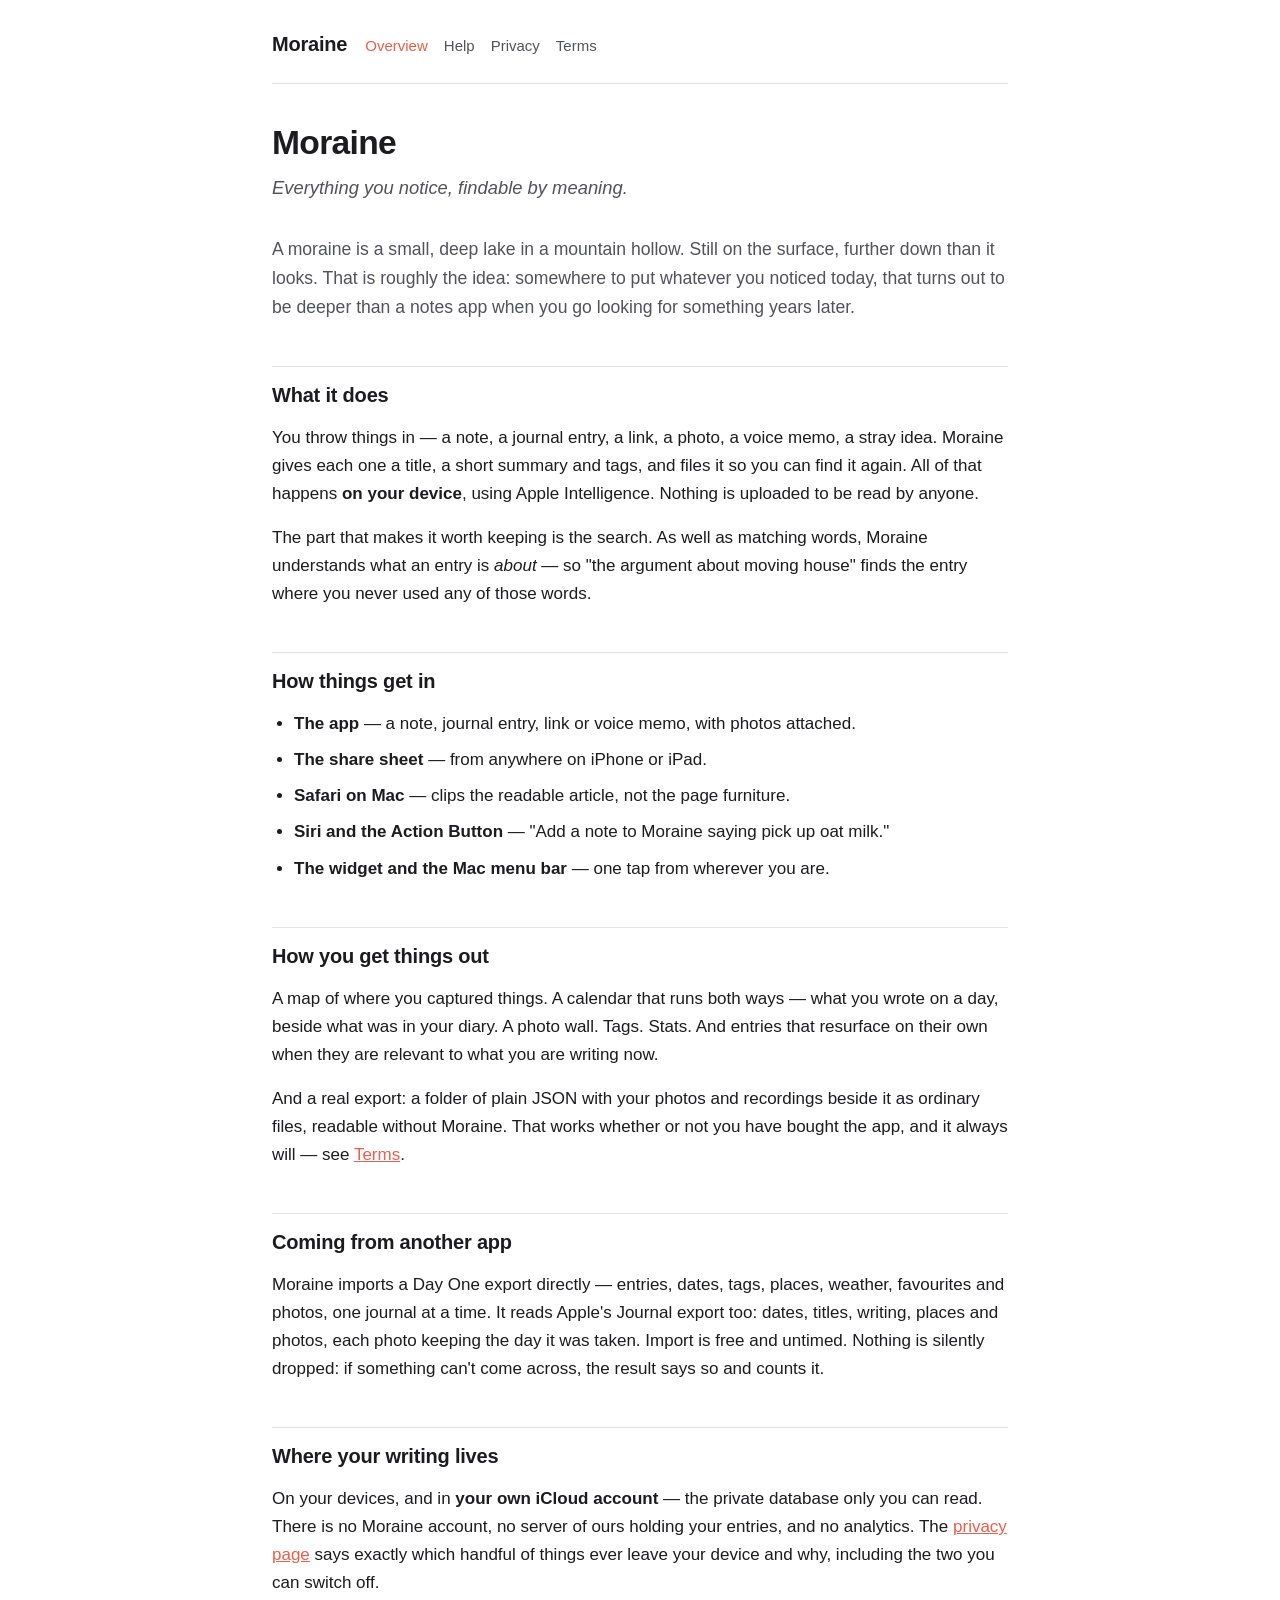
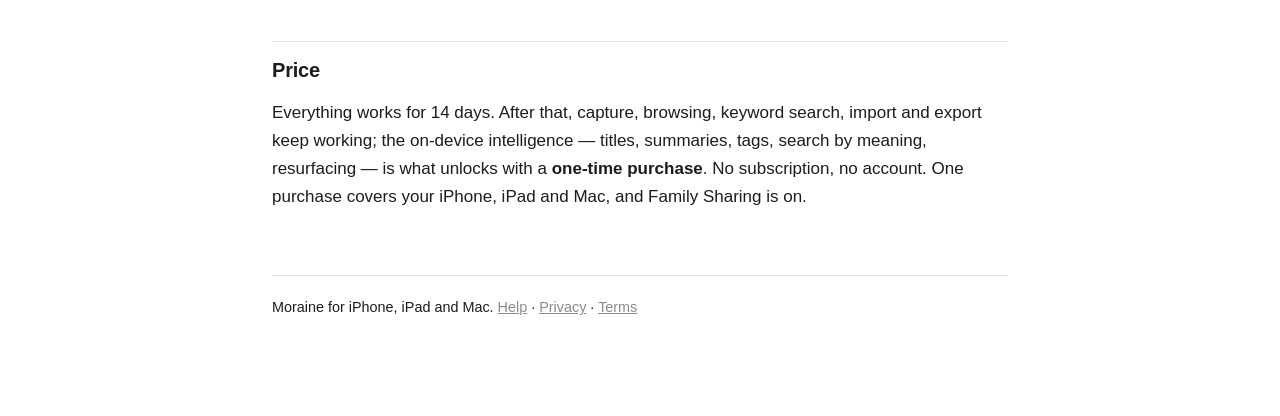
==== index.html @ 5c29c192 "Update site — 2026-08-15" ====
<!DOCTYPE html>
<html lang="en">
<head>
<meta charset="utf-8">
<meta name="viewport" content="width=device-width, initial-scale=1">
<title>Moraine — everything you notice, findable by meaning</title>
<meta name="description" content="Moraine is a private capture app for iPhone, iPad and Mac. Notes, journal entries, links, photos and voice memos — tagged and summarised on your device, synced through your own iCloud, and findable by meaning.">
<link rel="stylesheet" href="style.css">
</head>
<body>
<div class="wrap">

<header class="site">
    <a class="name" href="./">Moraine</a>
    <nav>
        <a href="./" aria-current="page">Overview</a>
        <a href="help.html">Help</a>
        <a href="privacy.html">Privacy</a>
        <a href="terms.html">Terms</a>
    </nav>
</header>

<h1>Moraine</h1>
<p class="tagline">Everything you notice, findable by meaning.</p>

<p class="lede">A moraine is a small, deep lake in a mountain hollow. Still on the surface,
further down than it looks. That is roughly the idea: somewhere to put whatever you
noticed today, that turns out to be deeper than a notes app when you go looking for
something years later.</p>

<h2>What it does</h2>

<p>You throw things in — a note, a journal entry, a link, a photo, a voice memo, a
stray idea. Moraine gives each one a title, a short summary and tags, and files it so
you can find it again. All of that happens <strong>on your device</strong>, using
Apple Intelligence. Nothing is uploaded to be read by anyone.</p>

<p>The part that makes it worth keeping is the search. As well as matching words,
Moraine understands what an entry is <em>about</em> — so "the argument about moving
house" finds the entry where you never used any of those words.</p>

<h2>How things get in</h2>

<ul>
    <li><strong>The app</strong> — a note, journal entry, link or voice memo, with photos attached.</li>
    <li><strong>The share sheet</strong> — from anywhere on iPhone or iPad.</li>
    <li><strong>Safari on Mac</strong> — clips the readable article, not the page furniture.</li>
    <li><strong>Siri and the Action Button</strong> — "Add a note to Moraine saying pick up oat milk."</li>
    <li><strong>The widget and the Mac menu bar</strong> — one tap from wherever you are.</li>
</ul>

<h2>How you get things out</h2>

<p>A map of where you captured things. A calendar that runs both ways — what you
wrote on a day, beside what was in your diary. A photo wall. Tags. Stats. And
entries that resurface on their own when they are relevant to what you are writing
now.</p>

<p>And a real export: a folder of plain JSON with your photos and recordings beside
it as ordinary files, readable without Moraine. That works whether or not you have
bought the app, and it always will — see <a href="terms.html">Terms</a>.</p>

<h2>Coming from another app</h2>

<p>Moraine imports a Day One export directly — entries, dates, tags, places, weather,
favourites and photos, one journal at a time. It reads Apple's Journal export too:
dates, titles, writing, places and photos, each photo keeping the day it was taken.
Import is free and untimed. Nothing is silently dropped: if something can't come
across, the result says so and counts it.</p>

<h2>Where your writing lives</h2>

<p>On your devices, and in <strong>your own iCloud account</strong> — the private
database only you can read. There is no Moraine account, no server of ours holding
your entries, and no analytics. The <a href="privacy.html">privacy page</a> says
exactly which handful of things ever leave your device and why, including the two
you can switch off.</p>

<h2>Price</h2>

<p>Everything works for 14 days. After that, capture, browsing, keyword search,
import and export keep working; the on-device intelligence — titles, summaries,
tags, search by meaning, resurfacing — is what unlocks with a
<strong>one-time purchase</strong>. No subscription, no account. One purchase covers
your iPhone, iPad and Mac, and Family Sharing is on.</p>

<footer class="site">
    <p>Moraine for iPhone, iPad and Mac.
    <a href="help.html">Help</a> ·
    <a href="privacy.html">Privacy</a> ·
    <a href="terms.html">Terms</a></p>
</footer>

</div>
</body>
</html>
---- style.css ----
/* Moraine — site styles.
   One stylesheet, no fonts or scripts fetched from anywhere: a privacy
   policy served from a page that phones a CDN is not a good look. */

:root {
    --accent: #E8604F;
    --ink: #1c1c1e;
    --ink-soft: #52525a;
    --ink-faint: #8a8a90;
    --paper: #ffffff;
    --paper-soft: #f6f6f7;
    --rule: #e4e4e7;
}

@media (prefers-color-scheme: dark) {
    :root {
        --accent: #F07A68;
        --ink: #f2f2f5;
        --ink-soft: #b4b4bd;
        --ink-faint: #86868f;
        --paper: #16161a;
        --paper-soft: #1f1f25;
        --rule: #303038;
    }
}

* { box-sizing: border-box; }

body {
    margin: 0;
    padding: 0 20px 80px;
    background: var(--paper);
    color: var(--ink);
    font: 17px/1.65 -apple-system, BlinkMacSystemFont, "Segoe UI", Roboto, Helvetica, Arial, sans-serif;
    -webkit-text-size-adjust: 100%;
}

.wrap { max-width: 46rem; margin: 0 auto; }

header.site {
    display: flex;
    align-items: baseline;
    gap: 18px;
    flex-wrap: wrap;
    padding: 28px 0 22px;
    border-bottom: 1px solid var(--rule);
    margin-bottom: 40px;
}

header.site .name {
    font-size: 20px;
    font-weight: 600;
    letter-spacing: -0.01em;
    text-decoration: none;
    color: var(--ink);
}

header.site nav { display: flex; gap: 16px; flex-wrap: wrap; }
header.site nav a { color: var(--ink-soft); text-decoration: none; font-size: 15px; }
header.site nav a:hover, header.site nav a[aria-current="page"] { color: var(--accent); }

h1 {
    font-size: 2.1rem;
    line-height: 1.15;
    letter-spacing: -0.02em;
    margin: 0 0 10px;
}

.tagline {
    font-size: 1.15rem;
    color: var(--ink-soft);
    font-style: italic;
    margin: 0 0 32px;
}

h2 {
    font-size: 1.25rem;
    letter-spacing: -0.01em;
    margin: 44px 0 12px;
    padding-top: 12px;
    border-top: 1px solid var(--rule);
}

h3 { font-size: 1.02rem; margin: 26px 0 6px; }

p, li { color: var(--ink); }
p { margin: 0 0 16px; }
ul, ol { margin: 0 0 16px; padding-left: 22px; }
li { margin-bottom: 8px; }

a { color: var(--accent); }

strong { font-weight: 600; }

.lede { font-size: 1.1rem; color: var(--ink-soft); }

.note {
    background: var(--paper-soft);
    border: 1px solid var(--rule);
    border-radius: 10px;
    padding: 16px 18px;
    margin: 24px 0;
    font-size: 0.95rem;
}
.note p:last-child { margin-bottom: 0; }

table {
    width: 100%;
    border-collapse: collapse;
    margin: 20px 0 24px;
    font-size: 0.95rem;
    display: block;
    overflow-x: auto;
}
th, td {
    text-align: left;
    padding: 10px 12px;
    border-bottom: 1px solid var(--rule);
    vertical-align: top;
}
th { font-weight: 600; color: var(--ink-soft); }

code {
    font-family: ui-monospace, SFMono-Regular, Menlo, monospace;
    font-size: 0.9em;
    background: var(--paper-soft);
    padding: 1px 5px;
    border-radius: 4px;
}

footer.site {
    margin-top: 64px;
    padding-top: 20px;
    border-top: 1px solid var(--rule);
    color: var(--ink-faint);
    font-size: 0.9rem;
}
footer.site a { color: var(--ink-faint); }

.updated { color: var(--ink-faint); font-size: 0.9rem; margin: 0 0 32px; }
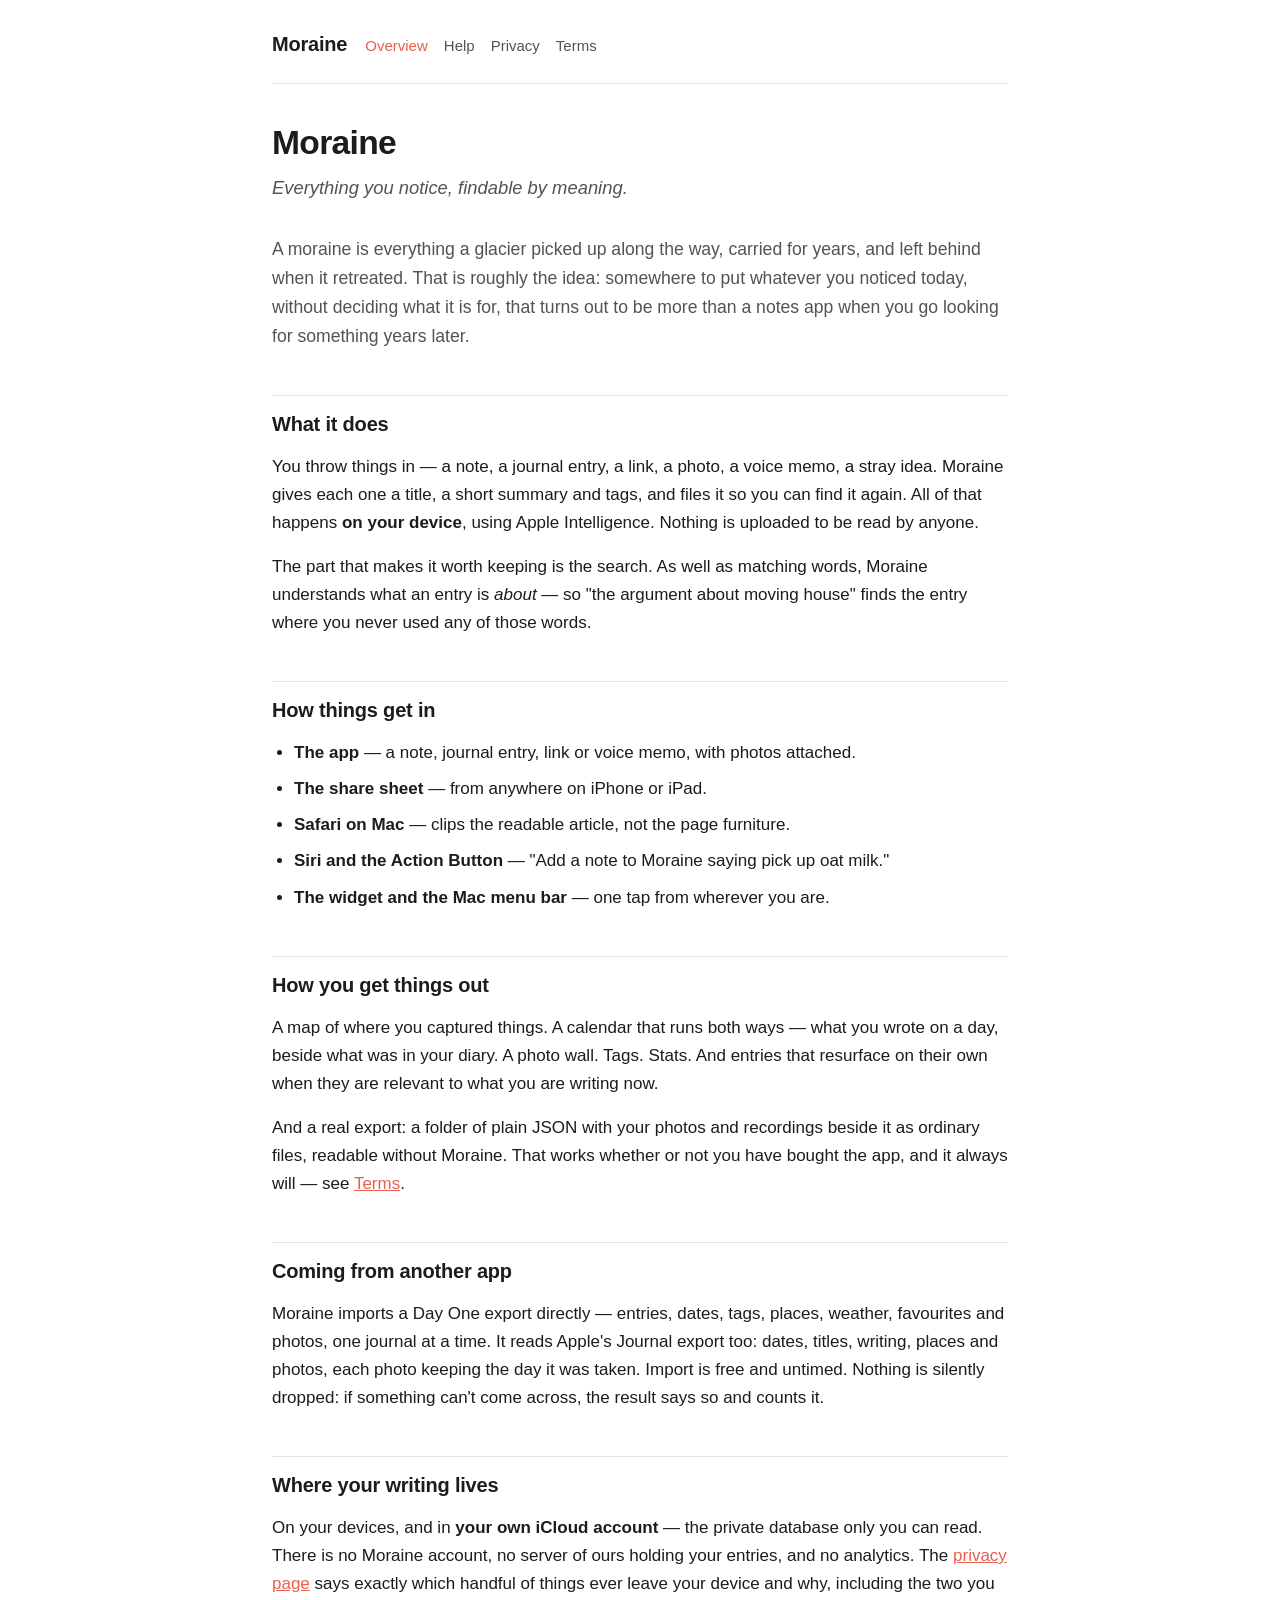
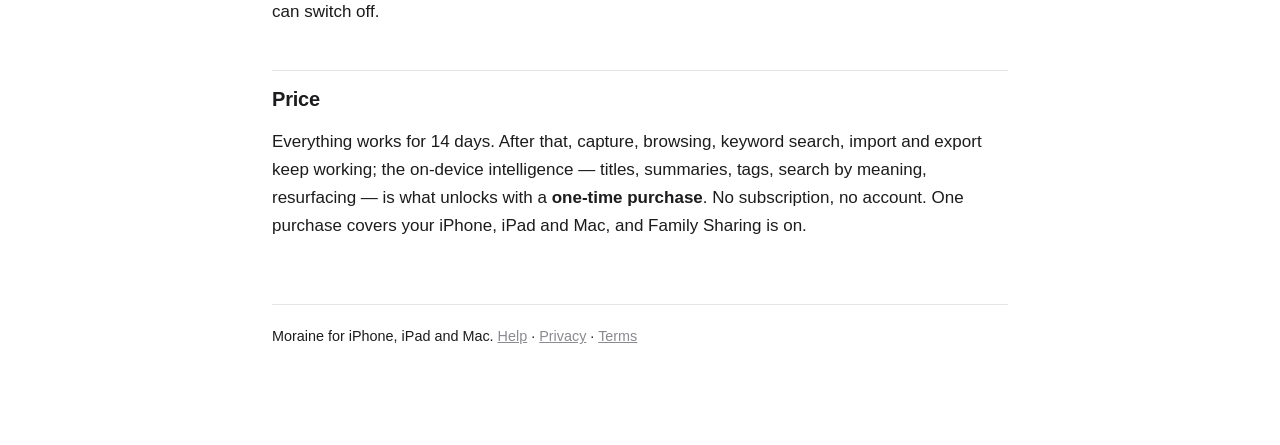
==== commit dc87faca: "Update site — 2026-08-16" ====
--- a/index.html
+++ b/index.html
@@ -23,10 +23,10 @@
 <h1>Moraine</h1>
 <p class="tagline">Everything you notice, findable by meaning.</p>
 
-<p class="lede">A moraine is a small, deep lake in a mountain hollow. Still on the surface,
-further down than it looks. That is roughly the idea: somewhere to put whatever you
-noticed today, that turns out to be deeper than a notes app when you go looking for
-something years later.</p>
+<p class="lede">A moraine is everything a glacier picked up along the way, carried for
+years, and left behind when it retreated. That is roughly the idea: somewhere to put
+whatever you noticed today, without deciding what it is for, that turns out to be more
+than a notes app when you go looking for something years later.</p>
 
 <h2>What it does</h2>
 
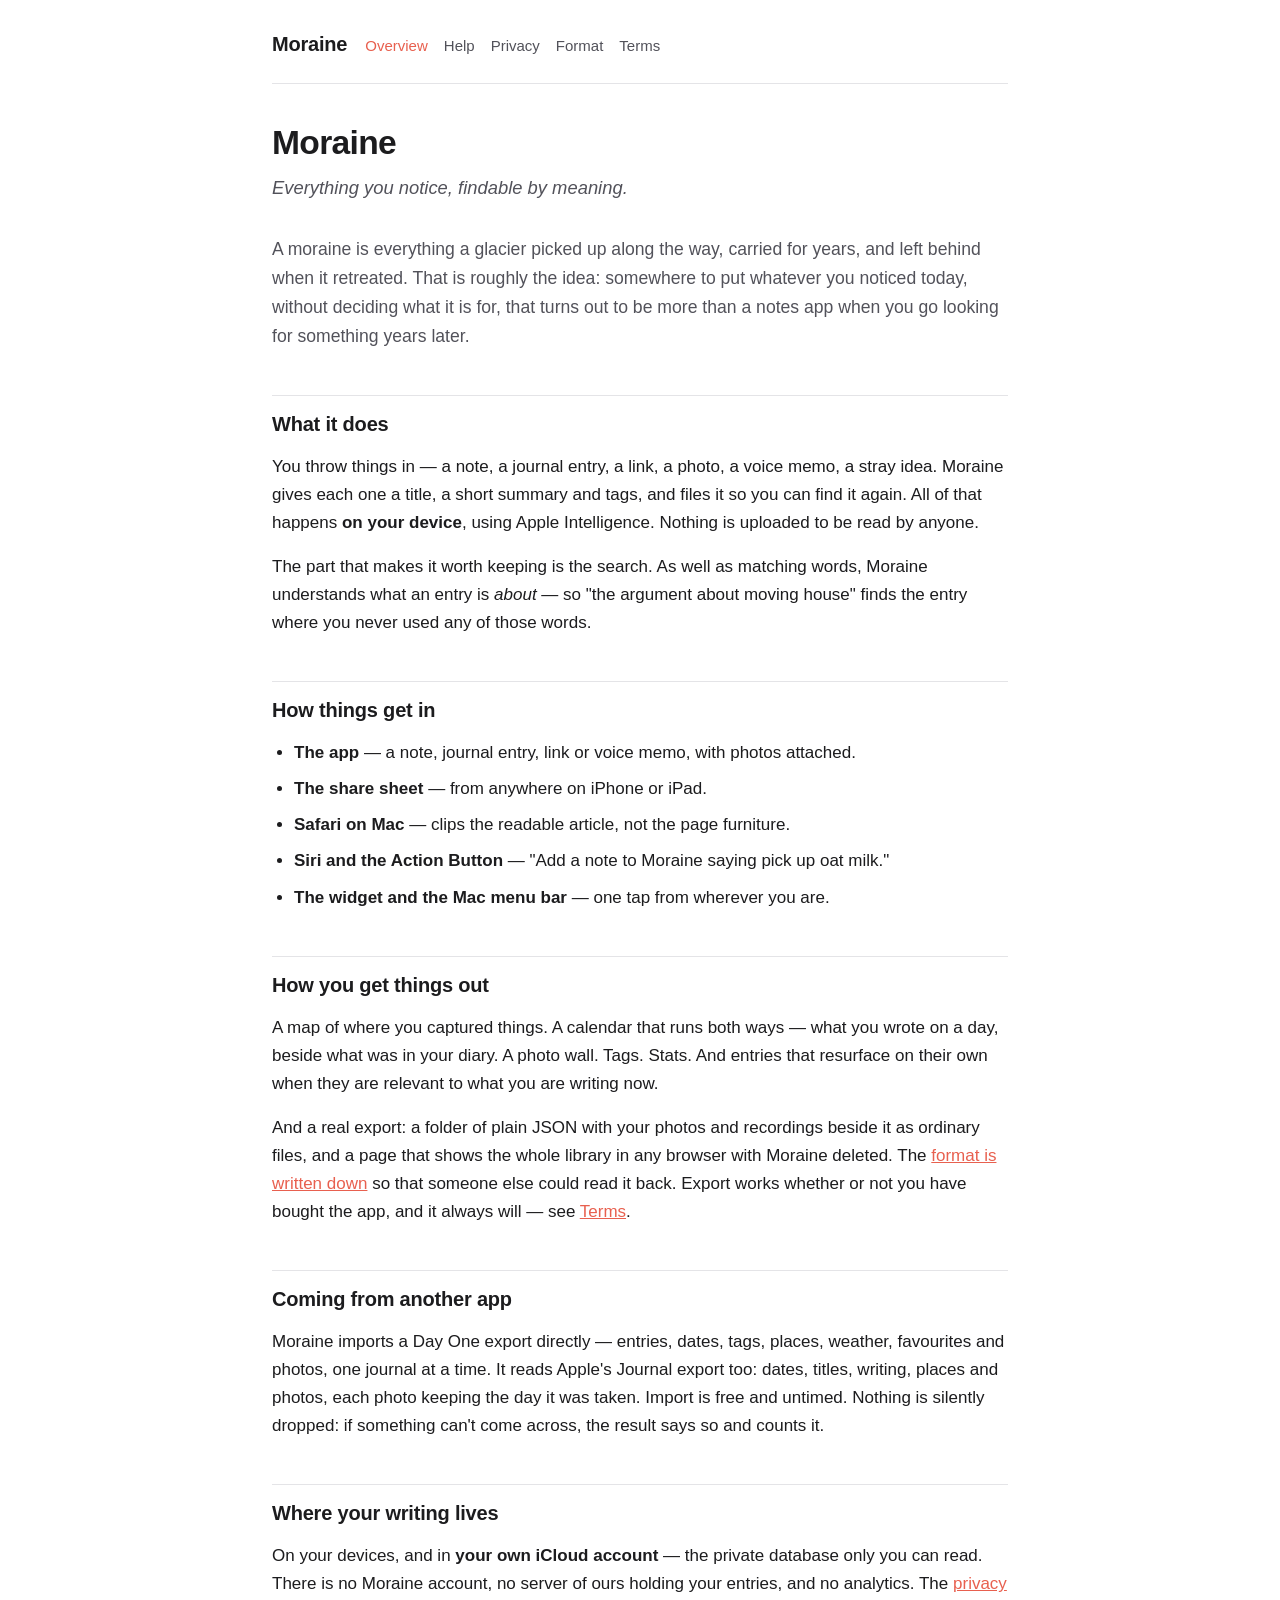
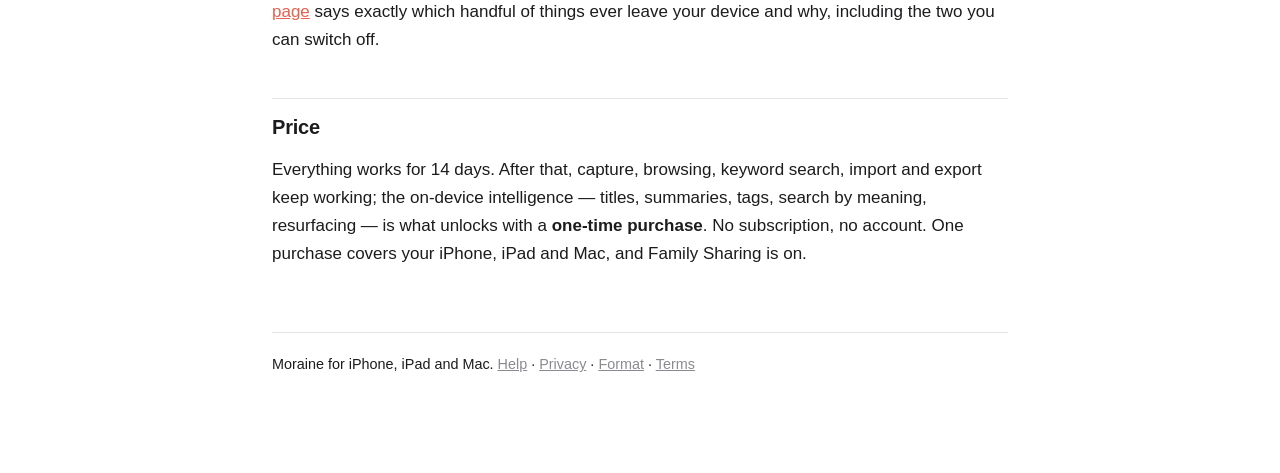
==== commit 606ababc: "Update site — 2026-09-09" ====
--- a/index.html
+++ b/index.html
@@ -16,6 +16,7 @@
         <a href="./" aria-current="page">Overview</a>
         <a href="help.html">Help</a>
         <a href="privacy.html">Privacy</a>
+        <a href="format.html">Format</a>
         <a href="terms.html">Terms</a>
     </nav>
 </header>
@@ -57,8 +58,10 @@
 now.</p>
 
 <p>And a real export: a folder of plain JSON with your photos and recordings beside
-it as ordinary files, readable without Moraine. That works whether or not you have
-bought the app, and it always will — see <a href="terms.html">Terms</a>.</p>
+it as ordinary files, and a page that shows the whole library in any browser with
+Moraine deleted. The <a href="format.html">format is written down</a> so that
+someone else could read it back. Export works whether or not you have bought the
+app, and it always will — see <a href="terms.html">Terms</a>.</p>
 
 <h2>Coming from another app</h2>
 
@@ -88,6 +91,7 @@
     <p>Moraine for iPhone, iPad and Mac.
     <a href="help.html">Help</a> ·
     <a href="privacy.html">Privacy</a> ·
+    <a href="format.html">Format</a> ·
     <a href="terms.html">Terms</a></p>
 </footer>
 
